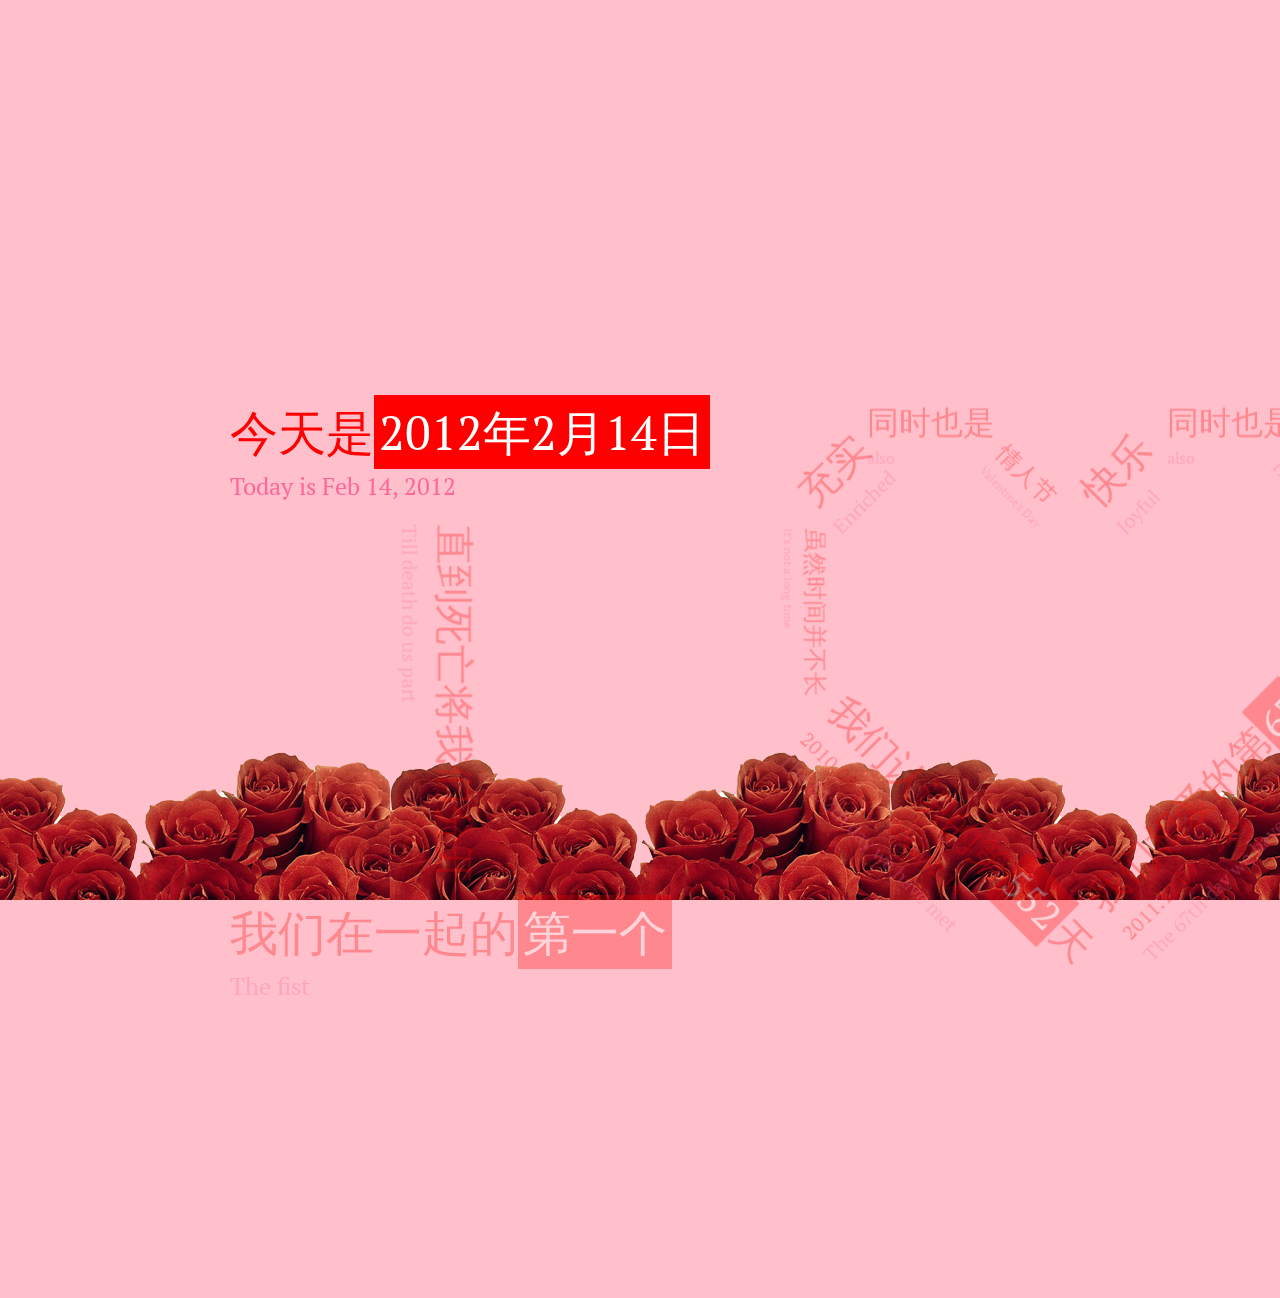
==== index.html @ d1718408 "the second commit" ====
<!DOCTYPE HTML>
<html lang="en">
<head>
	<meta charset="UTF-8">
	<title>老婆，情人节快乐！</title>
	<link href="http://fonts.googleapis.com/css?family=Open+Sans:regular,semibold,italic,italicsemibold|PT+Sans:400,700,400italic,700italic|PT+Serif:400,700,400italic,700italic" rel="stylesheet" />
	<link href="css/valentine.css" rel="stylesheet" />
	<!-- This is a gift for my girlfriend Lili. Implemented by impress.js, CSS and HTML.-->
</head>
<body>
	<div id="impress" class="impress-not-supported">
		<div class="fallback-message">
        <p>Your browser <b>doesn't support the features required</b> by impress.js, so you are presented with a simplified version of this gift.</p>
        <p>For the best experience please use the latest <b>Chrome</b> or <b>Safari</b> browser. Firefox 10 (to be released soon) will also handle it.</p>
    </div>	
		<div class="step" data-x="0" data-y="100" data-scale="6">
			<p>今天是<span class="number">2012年2月14日</span></p>
			<p class="english">Today is Feb 14, 2012</p>
		</div>
		<div class="step" data-x="0" data-y="3100" data-scale="6">
			<p>我们在一起的<span class="number">第一个</span></p>
			<p class="english">The fist</p>
		</div>
		<div class="step" data-x="3000" data-y="1000" data-scale="3" data-rotate="45" >
			<p class="valentine">情人节</p>
			<p class="english">Valentine's Day</p>
		</div>
		<div class="step" data-x="3000" data-y="0" data-scale="4">
			<p>同时也是</p>
			<p class="english">also</p>
		</div>
		<div class="step" data-x="2500" data-y="3200" data-scale="5" data-rotate="45">
			<p>我们认识的第<span class="number">552</span>天</p>
			<p class="date">2010.08.11 -- 2012.02.14</p>
			<p class="english">The 552th day we have met</p>
		</div>
		<div class="step" data-x="4800" data-y="0" data-scale="4">
			<p>同时也是</p>
			<p class="english">also</p>
		</div>
		<div class="step" data-x="4300" data-y="1500" data-scale="5" data-rotate="-45">
			<p>我们相爱的第<span class="number">67</span>天</p>
			<p class="date">2011.12.09 -- 2012.02.14</p>
			<p class="english">The 67th day we have fallen in love</p>
		</div>
		<div class="step" data-x="1000" data-y="1800" data-scale="3" data-rotate="90">
			<p>虽然时间并不长</p>
			<p class="english">It’s not a long time</p>
		</div>
		<div class="step" data-x="8000" data-y="1500" data-scale="4" data-rotate="90">
			<p>但跟你在一起的<span class="number">每一刻</span></p>
			<p class="english">while in every moment with you</p>
		</div>
		<div class="step" data-x="4350" data-y="-200" data-scale="4" data-rotate="-90">
			<p>都让我觉得</p>
			<p class="english">I always feel</p>
		</div>
		<div class="step" data-x="2500" data-y="-1000" data-scale="5" data-rotate="-45">
			<p>充实</p>
			<p class="english">Enriched</p>
		</div>
		<div class="step" data-x="4200" data-y="-1000" data-scale="5" data-rotate="-45">
			<p>快乐</p>
			<p class="english">Joyful</p>
		</div>
		<div class="step" data-x="5400" data-y="1500" data-scale="5" data-rotate="45">
			<p>幸福</p>
			<p class="english">Happy</p>
		</div>
		<div class="step" data-x="6800" data-y="3300" data-scale="4" data-rotate="45">
			<p>于是我想</p>
			<p class="english">So I want</p>
		</div>
		<div class="step" data-x="5500" data-y="2300" data-scale="6" data-rotate="90">
			<p>永远和你<span class="number">在一起</span></p>
			<p class="english">To be with you forever</p>
		</div>
		<div class="step" data-x="-1200" data-y="2600" data-rotate="90" data-scale="5">
			<p>直到死亡将我们分开</p>
			<p class="english">Till death do us part</p>
		</div>
		<div class="step" data-x="9400" data-y="900" data-scale="6" data-rotate="-45">
			<p>老婆</p>
			<p class="english">My dear wife</p>
		</div>
		<div class="step" data-x="8100" data-y="3000" data-scale="4">
			<p>情人节快乐！</p>
			<p class="english">Happy Valentine's Day!</p>
		</div>
		<div id="overview" class="step" data-x="3000" data-y="1500" data-scale="10">
    </div>
	</div>	
	<div class="hint">
    <p>Use a spacebar or arrow keys to navigate</p>
	</div>
	<script src="js/impress.js"></script>
</body>
</html>
---- css/valentine.css ----
/**
 * This is a stylesheet for a demo presentation for impress.js
 * 
 * It is not meant to be a part of impress.js and is not required by impress.js.
 * I expect that anyone creating a presentation for impress.js would create their own
 * set of styles.
 */


/* http://meyerweb.com/eric/tools/css/reset/ 
   v2.0 | 20110126
   License: none (public domain)
*/

html, body, div, span, applet, object, iframe,
h1, h2, h3, h4, h5, h6, p, blockquote, pre,
a, abbr, acronym, address, big, cite, code,
del, dfn, em, img, ins, kbd, q, s, samp,
small, strike, strong, sub, sup, tt, var,
b, u, i, center,
dl, dt, dd, ol, ul, li,
fieldset, form, label, legend,
table, caption, tbody, tfoot, thead, tr, th, td,
article, aside, canvas, details, embed, 
figure, figcaption, footer, header, hgroup, 
menu, nav, output, ruby, section, summary,
time, mark, audio, video {
    margin: 0;
    padding: 0;
    border: 0;
    font-size: 100%;
    font: inherit;
    vertical-align: baseline;
}

/* HTML5 display-role reset for older browsers */
article, aside, details, figcaption, figure, 
footer, header, hgroup, menu, nav, section {
    display: block;
}
body {
    line-height: 1;
}
ol, ul {
    list-style: none;
}
blockquote, q {
    quotes: none;
}
blockquote:before, blockquote:after,
q:before, q:after {
    content: '';
    content: none;
}

table {
    border-collapse: collapse;
    border-spacing: 0;
}


body {
    font-family: 'PT Sans', sans-serif;
    
    min-height: 740px;

    background: rgb(215, 215, 215);
    background: -webkit-gradient(radial, 50% 50%, 0, 50% 50%, 500, from(rgb(240, 240, 240)), to(rgb(190, 190, 190)));
    background: -webkit-radial-gradient(rgb(240, 240, 240), rgb(190, 190, 190));
    background:    -moz-radial-gradient(rgb(240, 240, 240), rgb(190, 190, 190));
    background:      -o-radial-gradient(rgb(240, 240, 240), rgb(190, 190, 190));
    background:         radial-gradient(rgb(240, 240, 240), rgb(190, 190, 190));

    -webkit-font-smoothing: antialiased;
}

b, strong { font-weight: bold }
i, em { font-style: italic}

a {
    color: inherit;
    text-decoration: none;
    padding: 0 0.1em;
    background: rgba(255,255,255,0.5);
    text-shadow: -1px -1px 2px rgba(100,100,100,0.9);
    border-radius: 0.2em;
    
    -webkit-transition: 0.5s;
    -moz-transition:    0.5s;
    -ms-transition:     0.5s;
    -o-transition:      0.5s;
    transition:         0.5s;
}

a:hover {
    background: rgba(255,255,255,1);
    text-shadow: -1px -1px 2px rgba(100,100,100,0.5);
}

/* enable clicking on elements 'hiding' behind body in 3D */
body     { pointer-events: none; }
#impress { pointer-events: auto; }

/* COMMON STEP STYLES */

.step {
    width: 900px;
    padding: 40px;

    -webkit-box-sizing: border-box;
    -moz-box-sizing:    border-box;
    -ms-box-sizing:     border-box;
    -o-box-sizing:      border-box;
    box-sizing:         border-box;

    font-family: 'PT Serif', georgia, serif;

    font-size: 48px;
    line-height: 1.5;
}

/* fade out inactive slides */

.step {
    -webkit-transition: opacity 1s;
    -moz-transition:    opacity 1s;
    -ms-transition:     opacity 1s;
    -o-transition:      opacity 1s;
    transition:         opacity 1s;
}

.step:not(.active) {
    opacity: 0.3;
}

/* STEP SPECIFIC STYLES */

/* hint on the first slide */

.hint {
    position: fixed;
    left: 0;
    right: 0;
    bottom: 200px;
    
    background: rgba(0,0,0,0.5);
    color: #EEE;
    text-align: center;
    
    font-size: 50px;
    padding: 20px;
    
    z-index: 100;
    
    opacity: 0;
    
    -webkit-transform: translateY(400px);
    -moz-transform:    translateY(400px);
    -ms-transform:     translateY(400px);
    -o-transform:      translateY(400px);
    transform:         translateY(400px);

    -webkit-transition: opacity 1s, -webkit-transform 0.5s 1s;
    -moz-transition:    opacity 1s,    -moz-transform 0.5s 1s;
    -ms-transition:     opacity 1s,     -ms-transform 0.5s 1s;
    -o-transition:      opacity 1s,      -o-transform 0.5s 1s;
    transition:         opacity 1s,         transform 0.5s 1s;
}

.step-bored + .hint {
    opacity: 1;
    
    -webkit-transition: opacity 1s 5s, -webkit-transform 0.5s;
    -moz-transition:    opacity 1s 5s,    -moz-transform 0.5s;
    -ms-transition:     opacity 1s 5s,     -ms-transform 0.5s;
    -o-transition:      opacity 1s 5s,      -o-transform 0.5s;
    transition:         opacity 1s 5s,         transform 0.5s;
    
    -webkit-transform: translateY(0px);
    -moz-transform:    translateY(0px);
    -ms-transform:     translateY(0px);
    -o-transform:      translateY(0px);
    transform:         translateY(0px);
}

/* impress.js title */

#title {
    padding: 0;
}

#title .try {
    font-size: 64px;
    position: absolute;
    top: -0.5em;
    left: 1.5em;
    
    -webkit-transform: translateZ(20px);
    -moz-transform:    translateZ(20px);
    -ms-transform:     translateZ(20px);
    -o-transform:      translateZ(20px);
    transform:         translateZ(20px);
}

#title h1 {
    font-size: 190px;
    
    -webkit-transform: translateZ(50px);
    -moz-transform:    translateZ(50px);
    -ms-transform:     translateZ(50px);
    -o-transform:      translateZ(50px);
    transform:         translateZ(50px);
}

#title .footnote {
    font-size: 32px;
}

/* big thoughts */

#big {
    width: 600px;
    text-align: center;
    font-size: 60px;
    line-height: 1;
}

#big b {
    display: block;
    font-size: 250px;
    line-height: 250px;
}

#big .thoughts {
    font-size: 90px;
    line-height: 150px;
}

/* tiny ideas */

#tiny {
    width: 500px;
    text-align: center;
}

#ing {
    width: 500px;
}

#ing b {
    display: inline-block;
    -webkit-transition: 0.5s;
    -moz-transition:    0.5s;
    -ms-transition:     0.5s;
    -o-transition:      0.5s;
    transition:         0.5s;
}

#ing.active .positioning {
    -webkit-transform: translateY(-10px);
    -moz-transform:    translateY(-10px);
    -ms-transform:     translateY(-10px);
    -o-transform:      translateY(-10px);
    transform:         translateY(-10px);

    -webkit-transition-delay: 1.5s;
    -moz-transition-delay:    1.5s;
    -ms-transition-delay:     1.5s;
    -o-transition-delay:      1.5s;
    transition-delay:         1.5s;
}

#ing.active .rotating {
    -webkit-transform: rotate(-10deg);
    -moz-transform:    rotate(-10deg);
    -ms-transform:     rotate(-10deg);
    -o-transform:      rotate(-10deg);
    transform:         rotate(-10deg);

    -webkit-transition-delay: 1.75s;
    -moz-transition-delay:    1.75s;
    -ms-transition-delay:     1.75s;
    -o-transition-delay:      1.75s;
    transition-delay:         1.75s;
}

#ing.active .scaling {
    -webkit-transform: scale(0.7);
    -moz-transform:    scale(0.7);
    -ms-transform:     scale(0.7);
    -o-transform:      scale(0.7);
    transform:         scale(0.7);

    -webkit-transition-delay: 2s;
    -moz-transition-delay:    2s;
    -ms-transition-delay:     2s;
    -o-transition-delay:      2s;
    transition-delay:         2s;

}

/* imagination */

#imagination {
    width: 600px;
}

#imagination .imagination {
    font-size: 78px;
}

/* use the source, Luke */

#source {
    width: 700px;
    padding-bottom: 300px;
    
    /* Yoda Icon :: Pixel Art from Star Wars http://www.pixeljoint.com/pixelart/1423.htm */
    background-image: url([data-uri]);
    background-position: bottom right;
    background-repeat: no-repeat;
}

#source q {
    font-size: 60px;
}

/* it's in 3D */

#its-in-3d p {
    -webkit-transform-style: preserve-3d;
    -moz-transform-style:    preserve-3d; /* Y U need this Firefox?! */
    -ms-transform-style:     preserve-3d;
    -o-transform-style:      preserve-3d;
    transform-style:         preserve-3d;
}

#its-in-3d span,
#its-in-3d b {
    display: inline-block;
    -webkit-transform: translateZ(40px);
    -moz-transform:    translateZ(40px);
    -ms-transform:     translateZ(40px);
    -o-transform:      translateZ(40px);
     transform:        translateZ(40px);
            
    -webkit-transition: 0.5s;
    -moz-transition:    0.5s;
    -ms-transition:     0.5s;
    -o-transition:      0.5s;
    transition:         0.5s;
}

#its-in-3d .have {
    -webkit-transform: translateZ(-40px);
    -moz-transform:    translateZ(-40px);
    -ms-transform:     translateZ(-40px);
    -o-transform:      translateZ(-40px);
    transform:         translateZ(-40px);
}

#its-in-3d .you {
    -webkit-transform: translateZ(20px);
    -moz-transform:    translateZ(20px);
    -ms-transform:     translateZ(20px);
    -o-transform:      translateZ(20px);
    transform:         translateZ(20px);
}

#its-in-3d .noticed {
    -webkit-transform: translateZ(-40px);
    -moz-transform:    translateZ(-40px);
    -ms-transform:     translateZ(-40px);
    -o-transform:      translateZ(-40px);
    transform:         translateZ(-40px);
}

#its-in-3d .its {
    -webkit-transform: translateZ(60px);
    -moz-transform:    translateZ(60px);
    -ms-transform:     translateZ(60px);
    -o-transform:      translateZ(60px);
    transform:         translateZ(60px);
}

#its-in-3d .in {
    -webkit-transform: translateZ(-10px);
    -moz-transform:    translateZ(-10px);
    -ms-transform:     translateZ(-10px);
    -o-transform:      translateZ(-10px);
    transform:         translateZ(-10px);
}

#its-in-3d .footnote {
    font-size: 32px;

    -webkit-transform: translateZ(-10px);
    -moz-transform:    translateZ(-10px);
    -ms-transform:     translateZ(-10px);
    -o-transform:      translateZ(-10px);
    transform:         translateZ(-10px);
}

#its-in-3d.active span,
#its-in-3d.active b {
    -webkit-transform: translateZ(0px);
    -moz-transform:    translateZ(0px);
    -ms-transform:     translateZ(0px);
    -o-transform:      translateZ(0px);
    transform:         translateZ(0px);
    
    -webkit-transition-delay: 1s;
    -moz-transition-delay:    1s;
    -ms-transition-delay:     1s;
    -o-transition-delay:      1s;
    transition-delay:         1s;
}

/* overview step */

#overview {
    z-index: -1;
    padding: 0;
}

/* on overview step everything is visible */

#impress.step-overview .step {
    opacity: 1;
    cursor: pointer;
}

/*
 * SLIDE STEP STYLES
 *
 * inspired by: http://html5slides.googlecode.com/svn/trunk/styles.css
 *
 * ;)
 */

.slide {
    display: block;

    width: 900px;
    height: 700px;

    padding: 40px 60px;

    border-radius: 10px;

    background-color: white;

    box-shadow: 0 2px 6px rgba(0, 0, 0, .1);
    border: 1px solid rgba(0, 0, 0, .3);

    font-family: 'Open Sans', Arial, sans-serif;

    color: rgb(102, 102, 102);
    text-shadow: 0 2px 2px rgba(0, 0, 0, .1);

    font-size: 30px;
    line-height: 36px;

    letter-spacing: -1px;
}

.slide q {
    display: block;
    font-size: 50px;
    line-height: 72px;

    margin-top: 100px;
}

.slide q strong {
    white-space: nowrap;
}


/* IMPRESS NOT SUPPORTED STYLES */

.fallback-message {
    font-family: sans-serif;
    line-height: 1.3;
    
    display: none;
    width: 780px;
    padding: 10px 10px 0;
    margin: 20px auto;

    border-radius: 10px;
    border: 1px solid #E4C652;
    background: #EEDC94;
}

.fallback-message p {
    margin-bottom: 10px;
}

.impress-not-supported .step {
    position: relative;
    opacity: 1;
    margin: 20px auto;
}

.impress-not-supported .fallback-message {
    display: block;
}
.english {
	font-size:0.5em;
	color:#f69;
}
body {
	color:red;
	background:pink url('rose.png') bottom repeat-x;
}
.date {
	font-size:0.5em;
	font:bold;
}
.number {
	color:white;
	background:red;
	padding:5px;
}
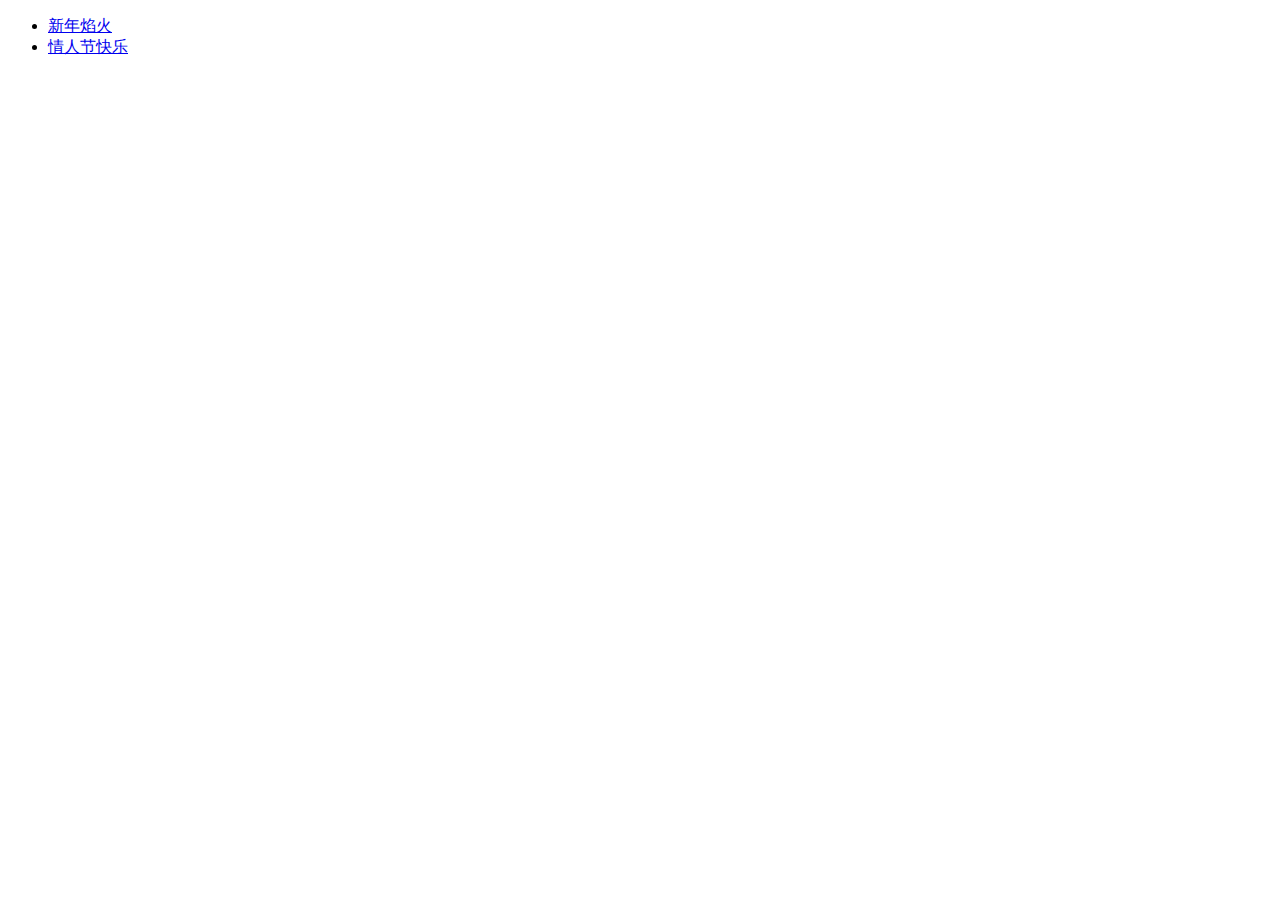
==== commit 7081e623: "add index" ====
--- a/index.html
+++ b/index.html
@@ -1,98 +1,13 @@
-<!DOCTYPE HTML>
+<!DOCTYPE html>
 <html lang="en">
 <head>
-	<meta charset="UTF-8">
-	<title>老婆，情人节快乐！</title>
-	<link href="http://fonts.googleapis.com/css?family=Open+Sans:regular,semibold,italic,italicsemibold|PT+Sans:400,700,400italic,700italic|PT+Serif:400,700,400italic,700italic" rel="stylesheet" />
-	<link href="css/valentine.css" rel="stylesheet" />
-	<!-- This is a gift for my girlfriend Lili. Implemented by impress.js, CSS and HTML.-->
+    <meta charset="UTF-8">
+    <title>Love Gifts</title>
 </head>
 <body>
-	<div id="impress" class="impress-not-supported">
-		<div class="fallback-message">
-        <p>Your browser <b>doesn't support the features required</b> by impress.js, so you are presented with a simplified version of this gift.</p>
-        <p>For the best experience please use the latest <b>Chrome</b> or <b>Safari</b> browser. Firefox 10 (to be released soon) will also handle it.</p>
-    </div>	
-		<div class="step" data-x="0" data-y="100" data-scale="6">
-			<p>今天是<span class="number">2012年2月14日</span></p>
-			<p class="english">Today is Feb 14, 2012</p>
-		</div>
-		<div class="step" data-x="0" data-y="3100" data-scale="6">
-			<p>我们在一起的<span class="number">第一个</span></p>
-			<p class="english">The fist</p>
-		</div>
-		<div class="step" data-x="3000" data-y="1000" data-scale="3" data-rotate="45" >
-			<p class="valentine">情人节</p>
-			<p class="english">Valentine's Day</p>
-		</div>
-		<div class="step" data-x="3000" data-y="0" data-scale="4">
-			<p>同时也是</p>
-			<p class="english">also</p>
-		</div>
-		<div class="step" data-x="2500" data-y="3200" data-scale="5" data-rotate="45">
-			<p>我们认识的第<span class="number">552</span>天</p>
-			<p class="date">2010.08.11 -- 2012.02.14</p>
-			<p class="english">The 552th day we have met</p>
-		</div>
-		<div class="step" data-x="4800" data-y="0" data-scale="4">
-			<p>同时也是</p>
-			<p class="english">also</p>
-		</div>
-		<div class="step" data-x="4300" data-y="1500" data-scale="5" data-rotate="-45">
-			<p>我们相爱的第<span class="number">67</span>天</p>
-			<p class="date">2011.12.09 -- 2012.02.14</p>
-			<p class="english">The 67th day we have fallen in love</p>
-		</div>
-		<div class="step" data-x="1000" data-y="1800" data-scale="3" data-rotate="90">
-			<p>虽然时间并不长</p>
-			<p class="english">It’s not a long time</p>
-		</div>
-		<div class="step" data-x="8000" data-y="1500" data-scale="4" data-rotate="90">
-			<p>但跟你在一起的<span class="number">每一刻</span></p>
-			<p class="english">while in every moment with you</p>
-		</div>
-		<div class="step" data-x="4350" data-y="-200" data-scale="4" data-rotate="-90">
-			<p>都让我觉得</p>
-			<p class="english">I always feel</p>
-		</div>
-		<div class="step" data-x="2500" data-y="-1000" data-scale="5" data-rotate="-45">
-			<p>充实</p>
-			<p class="english">Enriched</p>
-		</div>
-		<div class="step" data-x="4200" data-y="-1000" data-scale="5" data-rotate="-45">
-			<p>快乐</p>
-			<p class="english">Joyful</p>
-		</div>
-		<div class="step" data-x="5400" data-y="1500" data-scale="5" data-rotate="45">
-			<p>幸福</p>
-			<p class="english">Happy</p>
-		</div>
-		<div class="step" data-x="6800" data-y="3300" data-scale="4" data-rotate="45">
-			<p>于是我想</p>
-			<p class="english">So I want</p>
-		</div>
-		<div class="step" data-x="5500" data-y="2300" data-scale="6" data-rotate="90">
-			<p>永远和你<span class="number">在一起</span></p>
-			<p class="english">To be with you forever</p>
-		</div>
-		<div class="step" data-x="-1200" data-y="2600" data-rotate="90" data-scale="5">
-			<p>直到死亡将我们分开</p>
-			<p class="english">Till death do us part</p>
-		</div>
-		<div class="step" data-x="9400" data-y="900" data-scale="6" data-rotate="-45">
-			<p>老婆</p>
-			<p class="english">My dear wife</p>
-		</div>
-		<div class="step" data-x="8100" data-y="3000" data-scale="4">
-			<p>情人节快乐！</p>
-			<p class="english">Happy Valentine's Day!</p>
-		</div>
-		<div id="overview" class="step" data-x="3000" data-y="1500" data-scale="10">
-    </div>
-	</div>	
-	<div class="hint">
-    <p>Use a spacebar or arrow keys to navigate</p>
-	</div>
-	<script src="js/impress.js"></script>
+<ul>
+    <li><a href="/love/fireworks/" title="新年焰火">新年焰火</a></li>
+    <li><a href="/love/valentine2012/" title="情人节快乐">情人节快乐</a></li>
+</ul>
 </body>
 </html>
